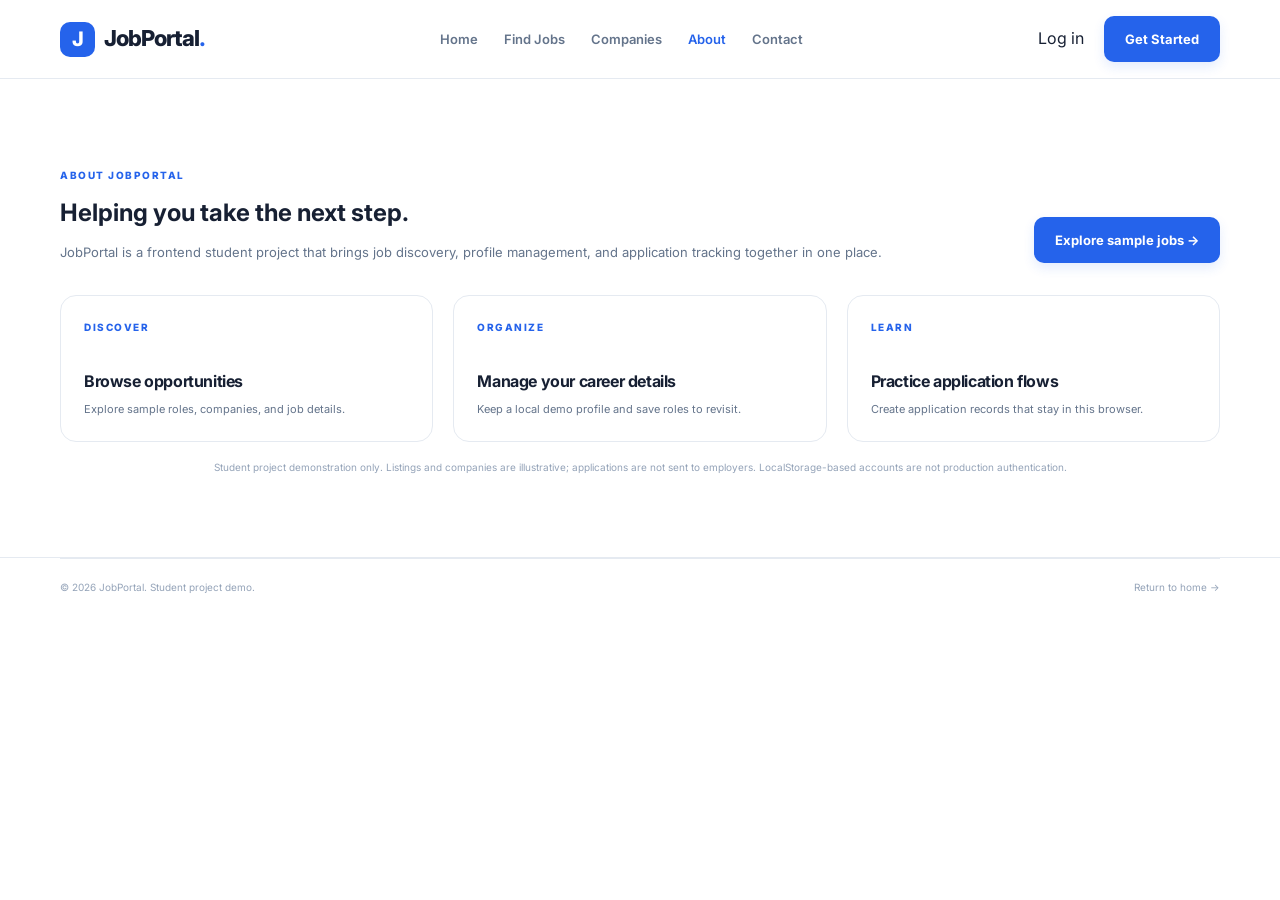
==== about.html @ 7c06e0eb "first commit" ====
<!DOCTYPE html>
<html lang="en">
<head>
  <meta charset="UTF-8">
  <meta name="viewport" content="width=device-width, initial-scale=1.0">
  <meta name="description" content="Learn about the JobPortal student project and its career discovery demo.">
  <title>About | JobPortal</title>
  <link rel="preconnect" href="https://fonts.googleapis.com">
  <link rel="preconnect" href="https://fonts.gstatic.com" crossorigin>
  <link href="https://fonts.googleapis.com/css2?family=Inter:wght@400;500;600;700;800&display=swap" rel="stylesheet">
  <link rel="stylesheet" href="css/style.css">
  <link rel="stylesheet" href="css/responsive.css">
  <script src="js/session.js" defer></script>
  <script src="js/main.js" defer></script>
</head>
<body>
  <header class="site-header">
    <nav class="navbar container">
      <a href="index.html" class="brand" aria-label="JobPortal home">
        <span class="brand-icon">J</span>JobPortal<span class="brand-dot">.</span>
      </a>
      <button class="menu-toggle" id="menuToggle" type="button"
        aria-label="Toggle navigation" aria-expanded="false">☰</button>
      <div class="nav-links" id="navLinks">
        <a href="index.html">Home</a>
        <a href="jobs.html">Find Jobs</a>
        <a href="companies.html">Companies</a>
        <a href="about.html" class="active">About</a>
        <a href="contact.html">Contact</a>
        <div class="mobile-auth"></div>
      </div>
      <div class="nav-actions"></div>
    </nav>
  </header>

  <main>
    <section class="section container">
      <div class="section-heading">
        <div>
          <span class="section-kicker">ABOUT JOBPORTAL</span>
          <h1>Helping you take the next step.</h1>
          <p>
            JobPortal is a frontend student project that brings job discovery,
            profile management, and application tracking together in one place.
          </p>
        </div>
        <a href="jobs.html" class="btn btn-primary">Explore sample jobs →</a>
      </div>
      <div class="job-grid">
        <article class="job-card">
          <div class="job-card-top"><span class="section-kicker">DISCOVER</span></div>
          <h3>Browse opportunities</h3>
          <p class="company-name">Explore sample roles, companies, and job details.</p>
        </article>
        <article class="job-card">
          <div class="job-card-top"><span class="section-kicker">ORGANIZE</span></div>
          <h3>Manage your career details</h3>
          <p class="company-name">Keep a local demo profile and save roles to revisit.</p>
        </article>
        <article class="job-card">
          <div class="job-card-top"><span class="section-kicker">LEARN</span></div>
          <h3>Practice application flows</h3>
          <p class="company-name">Create application records that stay in this browser.</p>
        </article>
      </div>
      <p class="demo-note">
        Student project demonstration only. Listings and companies are illustrative;
        applications are not sent to employers. LocalStorage-based accounts are not
        production authentication.
      </p>
    </section>
  </main>

  <footer class="site-footer">
    <div class="container footer-bottom">
      <span>© <span id="currentYear"></span> JobPortal. Student project demo.</span>
      <a href="index.html">Return to home →</a>
    </div>
  </footer>
</body>
</html>
---- css/style.css ----
:root {
  --primary: #2563eb;
  --primary-dark: #1d4ed8;
  --navy: #172554;
  --text: #172033;
  --muted: #64748b;
  --border: #e5eaf1;
  --surface: #f8fafc;
  --white: #ffffff;
  --green: #16a34a;
  --radius: 16px;
  --shadow: 0 12px 35px rgba(15, 23, 42, 0.06);
}

* {
  box-sizing: border-box;
  margin: 0;
  padding: 0;
}

html {
  scroll-behavior: smooth;
}

body {
  font-family: "Inter", sans-serif;
  background: var(--white);
  color: var(--text);
  line-height: 1.6;
  -webkit-font-smoothing: antialiased;
}

a {
  color: inherit;
  text-decoration: none;
}

button, input {
  font: inherit;
}

button, a {
  -webkit-tap-highlight-color: transparent;
}

button:focus-visible, a:focus-visible, input:focus-visible {
  outline: 3px solid rgba(37, 99, 235, 0.3);
  outline-offset: 3px;
}

.container {
  width: min(1160px, calc(100% - 48px));
  margin-inline: auto;
}

/* Navigation */

.site-header {
  position: sticky;
  top: 0;
  z-index: 100;
  background: rgba(255, 255, 255, 0.94);
  border-bottom: 1px solid var(--border);
  backdrop-filter: blur(16px);
}

.navbar {
  min-height: 78px;
  display: flex;
  align-items: center;
  justify-content: space-between;
  gap: 32px;
}

.brand {
  display: inline-flex;
  align-items: center;
  gap: 9px;
  font-size: 22px;
  font-weight: 800;
  letter-spacing: -1px;
  white-space: nowrap;
}

.brand-icon {
  width: 35px;
  height: 35px;
  display: grid;
  place-items: center;
  background: var(--primary);
  color: white;
  border-radius: 10px;
  font-size: 20px;
  letter-spacing: 0;
}

.brand-dot {
  color: var(--primary);
  margin-left: -9px;
}

.nav-links, .nav-actions {
  display: flex;
  align-items: center;
  gap: 26px;
}

.nav-links > a, .login-link {
  font-size: 13px;
  font-weight: 600;
  color: #64748b;
  transition: color 0.2s;
}

button.nav-login {
  padding: 0;
  border: 0;
  background: transparent;
  color: #64748b;
  font: inherit;
  cursor: pointer;
}

.nav-links > a:hover,
.nav-links > a.active,
.login-link:hover {
  color: var(--primary);
}

.nav-actions {
  gap: 20px;
}

.btn {
  min-height: 46px;
  display: inline-flex;
  align-items: center;
  justify-content: center;
  gap: 12px;
  padding: 0 20px;
  border: 1px solid transparent;
  border-radius: 10px;
  font-size: 13px;
  font-weight: 700;
  cursor: pointer;
  transition: transform 0.2s, background 0.2s, box-shadow 0.2s;
}

.btn:hover {
  transform: translateY(-2px);
}

.btn-primary {
  color: #fff;
  background: var(--primary);
  box-shadow: 0 5px 12px rgba(37, 99, 235, 0.12);
}

.btn-primary:hover {
  background: var(--primary-dark);
  box-shadow: 0 8px 20px rgba(37, 99, 235, 0.18);
}

.btn-outline {
  border-color: var(--border);
  background: white;
  color: var(--text);
}

.btn-white {
  background: white;
  color: var(--navy);
}

.menu-toggle, .mobile-auth {
  display: none;
}

/* Hero */

.hero {
  position: relative;
  overflow: hidden;
  background:
    radial-gradient(ellipse at 90% 25%, rgba(219, 234, 254, 0.65), transparent 38%),
    linear-gradient(180deg, #fff 0%, #fbfdff 100%);
  border-bottom: 1px solid #f1f5f9;
}

.hero-grid {
  min-height: 565px;
  padding-block: 78px 65px;
  display: grid;
  grid-template-columns: 1.12fr 0.88fr;
  align-items: center;
  gap: 50px;
}

.hero-content {
  position: relative;
  z-index: 2;
}

.eyebrow, .section-kicker {
  display: inline-flex;
  align-items: center;
  gap: 9px;
  color: var(--primary);
  font-size: 10px;
  font-weight: 800;
  letter-spacing: 1.5px;
}

.eyebrow {
  margin-bottom: 23px;
  padding: 9px 13px;
  border: 1px solid #dbeafe;
  border-radius: 30px;
  background: rgba(255, 255, 255, 0.8);
}

.status-dot {
  width: 7px;
  height: 7px;
  border-radius: 50%;
  background: #22c55e;
  box-shadow: 0 0 0 4px #dcfce7;
}

.hero h1 {
  max-width: 650px;
  font-size: clamp(42px, 5vw, 63px);
  font-weight: 800;
  line-height: 1.12;
  letter-spacing: -3.3px;
}

.hero h1 span {
  color: var(--primary);
}

.hero-description {
  max-width: 485px;
  margin-top: 22px;
  color: var(--muted);
  font-size: 15px;
  line-height: 1.9;
}

.search-panel {
  display: flex;
  align-items: center;
  gap: 14px;
  margin-top: 34px;
  padding: 11px;
  border: 1px solid #e4eaf2;
  border-radius: 15px;
  background: white;
  box-shadow: 0 14px 40px rgba(15, 23, 42, 0.07);
}

.search-field {
  flex: 1;
  min-width: 0;
  display: flex;
  align-items: center;
  gap: 10px;
  padding-left: 9px;
}

.field-icon {
  color: var(--primary);
  font-size: 24px;
}

.search-input-wrap {
  flex: 1;
  min-width: 0;
  display: flex;
  flex-direction: column;
}

.field-label {
  color: var(--text);
  font-size: 10px;
  font-weight: 700;
}

.search-input-wrap input {
  width: 100%;
  min-width: 0;
  padding-top: 2px;
  border: 0;
  outline: 0;
  color: var(--text);
  background: transparent;
  font-size: 11px;
}

.search-input-wrap input::placeholder {
  color: #94a3b8;
}

.search-divider {
  width: 1px;
  height: 35px;
  background: var(--border);
}

.search-button {
  min-height: 48px;
  padding-inline: 16px;
  white-space: nowrap;
}

.popular-searches {
  display: flex;
  flex-wrap: wrap;
  gap: 9px;
  margin-top: 18px;
  color: var(--muted);
  font-size: 11px;
}

.popular-searches strong {
  color: var(--text);
}

.popular-searches a {
  padding: 3px 10px;
  border: 1px solid var(--border);
  border-radius: 30px;
  background: white;
  transition: color 0.2s, border-color 0.2s;
}

.popular-searches a:hover {
  color: var(--primary);
  border-color: #93c5fd;
}

/* Hero illustration */

.hero-visual {
  position: relative;
  min-height: 370px;
  display: grid;
  place-items: center;
}

.visual-orb {
  position: absolute;
  border-radius: 50%;
  pointer-events: none;
}

.orb-one {
  width: 300px;
  height: 300px;
  background: linear-gradient(145deg, #dbeafe, #eff6ff 65%, #fff);
  top: 25px;
  right: 10px;
}

.orb-two {
  width: 210px;
  height: 210px;
  border: 1px solid #bfdbfe;
  right: 55px;
  top: 70px;
}

.visual-main-card {
  position: relative;
  z-index: 1;
  width: min(325px, 85%);
  padding: 27px;
  border: 1px solid rgba(226, 232, 240, 0.9);
  border-radius: 20px;
  background: rgba(255, 255, 255, 0.96);
  box-shadow: 0 25px 70px rgba(30, 64, 175, 0.12);
  transform: rotate(-2deg);
}

.visual-topline, .visual-bottom {
  display: flex;
  align-items: center;
  justify-content: space-between;
}

.visual-tag {
  color: #64748b;
  font-size: 8px;
  font-weight: 800;
  letter-spacing: 1px;
}

.visual-dots {
  color: #94a3b8;
  letter-spacing: 3px;
}

.visual-avatar {
  width: 67px;
  height: 67px;
  margin-top: 28px;
  display: grid;
  place-items: center;
  border-radius: 18px;
  background: linear-gradient(135deg, #2563eb, #818cf8);
  color: white;
  font-size: 21px;
  font-weight: 800;
}

.visual-main-card h3 {
  margin-top: 21px;
  font-size: 22px;
  letter-spacing: -0.8px;
}

.visual-main-card > p {
  margin-top: 7px;
  color: var(--muted);
  font-size: 11px;
  line-height: 1.8;
}

.visual-progress {
  height: 6px;
  margin-top: 25px;
  overflow: hidden;
  border-radius: 10px;
  background: #eff6ff;
}

.visual-progress span {
  display: block;
  width: 72%;
  height: 100%;
  border-radius: inherit;
  background: var(--primary);
}

.visual-bottom {
  margin-top: 19px;
  color: var(--navy);
  font-size: 10px;
  font-weight: 700;
}

.arrow-circle {
  width: 27px;
  height: 27px;
  display: grid;
  place-items: center;
  border-radius: 50%;
  background: #eff6ff;
  color: var(--primary);
  font-size: 14px;
}

.floating-card {
  position: absolute;
  z-index: 2;
  display: flex;
  align-items: center;
  gap: 11px;
  padding: 14px;
  border: 1px solid #edf1f7;
  border-radius: 13px;
  background: white;
  box-shadow: var(--shadow);
}

.floating-card strong {
  display: block;
  font-size: 10px;
}

.floating-card p {
  margin-top: 3px;
  color: var(--muted);
  font-size: 9px;
}

.opportunity-card {
  top: 30px;
  left: 0;
}

.floating-icon {
  width: 34px;
  height: 34px;
  display: grid;
  place-items: center;
  border-radius: 10px;
  background: #eff6ff;
  color: var(--primary);
  font-size: 18px;
}

.match-card {
  right: -5px;
  bottom: 23px;
}

.match-check {
  width: 33px;
  height: 33px;
  display: grid;
  place-items: center;
  border-radius: 50%;
  background: #dcfce7;
  color: #15803d;
  font-size: 16px;
}

/* Company trust strip */

.trust-section {
  padding-block: 30px;
  border-bottom: 1px solid var(--border);
}

.trust-inner > p {
  margin-bottom: 23px;
  color: #94a3b8;
  text-align: center;
  font-size: 9px;
  font-weight: 800;
  letter-spacing: 1.8px;
}

.trust-names {
  display: flex;
  align-items: center;
  justify-content: space-around;
  flex-wrap: wrap;
  gap: 20px;
  color: #64748b;
  font-size: 17px;
  font-weight: 800;
  letter-spacing: -0.5px;
}

/* Shared sections */

.section {
  padding-block: 82px;
}

.section-heading {
  display: flex;
  align-items: end;
  justify-content: space-between;
  gap: 25px;
  margin-bottom: 32px;
}

.section-kicker {
  margin-bottom: 11px;
}

.section-heading h2, .cta-panel h2 {
  font-size: clamp(27px, 3vw, 35px);
  font-weight: 800;
  letter-spacing: -1.4px;
  line-height: 1.25;
}

.section-heading p, .cta-panel p {
  margin-top: 10px;
  color: var(--muted);
  font-size: 13px;
}

.text-link {
  display: inline-flex;
  align-items: center;
  gap: 10px;
  padding-bottom: 5px;
  color: var(--primary);
  font-size: 12px;
  font-weight: 700;
  white-space: nowrap;
}

.text-link span {
  transition: transform 0.2s;
}

.text-link:hover span {
  transform: translateX(4px);
}

/* Categories */

.category-grid {
  display: grid;
  grid-template-columns: repeat(4, 1fr);
  gap: 18px;
}

.category-card {
  position: relative;
  min-height: 188px;
  padding: 24px 21px;
  border: 1px solid var(--border);
  border-radius: var(--radius);
  background: white;
  transition: border-color 0.2s, transform 0.2s, box-shadow 0.2s;
}

.category-card:hover {
  transform: translateY(-5px);
  border-color: #bfdbfe;
  box-shadow: var(--shadow);
}

.category-icon {
  width: 43px;
  height: 43px;
  display: grid;
  place-items: center;
  border-radius: 12px;
  font-size: 22px;
  font-weight: 700;
}

.icon-blue { background: #eff6ff; color: #2563eb; }
.icon-purple { background: #f5f3ff; color: #7c3aed; }
.icon-orange { background: #fff7ed; color: #ea580c; }
.icon-green { background: #f0fdf4; color: #16a34a; }

.category-card h3 {
  margin-top: 19px;
  font-size: 14px;
  letter-spacing: -0.3px;
}

.category-card p {
  margin-top: 4px;
  color: var(--muted);
  font-size: 11px;
}

.category-arrow {
  position: absolute;
  top: 22px;
  right: 20px;
  color: #94a3b8;
  font-size: 16px;
}

/* Featured jobs */

.featured-section {
  background: #f8fafc;
  border-top: 1px solid #f1f5f9;
  border-bottom: 1px solid #f1f5f9;
}

.job-grid {
  display: grid;
  grid-template-columns: repeat(3, 1fr);
  gap: 20px;
}

.job-card {
  padding: 23px;
  border: 1px solid var(--border);
  border-radius: var(--radius);
  background: white;
  transition: transform 0.2s, box-shadow 0.2s, border-color 0.2s;
}

.job-card:hover {
  transform: translateY(-4px);
  border-color: #bfdbfe;
  box-shadow: var(--shadow);
}

.job-card-top {
  display: flex;
  align-items: center;
  justify-content: space-between;
  gap: 10px;
}

.company-logo {
  width: 45px;
  height: 45px;
  display: grid;
  place-items: center;
  border: 1px solid var(--border);
  border-radius: 13px;
  background: white;
  font-size: 23px;
  font-weight: 800;
}

.logo-google { color: #4285f4; }
.logo-figma { color: #7c3aed; }
.logo-amazon { color: #ea580c; }

.job-type {
  padding: 6px 10px;
  border-radius: 30px;
  background: #eff6ff;
  color: #1d4ed8;
  font-size: 9px;
  font-weight: 700;
}

.job-type-intern {
  background: #f0fdf4;
  color: #15803d;
}

.job-card h3 {
  margin-top: 23px;
  font-size: 16px;
  letter-spacing: -0.4px;
}

.company-name {
  margin-top: 6px;
  color: var(--muted);
  font-size: 11px;
}

.job-tags {
  display: flex;
  flex-wrap: wrap;
  gap: 8px;
  margin-top: 20px;
}

.job-tags span {
  padding: 5px 9px;
  border: 1px solid var(--border);
  border-radius: 6px;
  color: #475569;
  font-size: 9px;
}

.job-card-bottom {
  display: flex;
  align-items: center;
  justify-content: space-between;
  gap: 12px;
  margin-top: 22px;
  padding-top: 18px;
  border-top: 1px solid #f1f5f9;
}

.job-card-bottom strong {
  display: block;
  font-size: 13px;
}

.job-card-bottom small {
  display: block;
  margin-top: 3px;
  color: #94a3b8;
  font-size: 9px;
}

.apply-arrow {
  width: 37px;
  height: 37px;
  display: grid;
  place-items: center;
  border: 1px solid var(--border);
  border-radius: 10px;
  color: var(--primary);
  font-size: 17px;
  transition: color 0.2s, background 0.2s;
}

.apply-arrow:hover {
  color: white;
  background: var(--primary);
}

.demo-note {
  margin-top: 17px;
  color: #94a3b8;
  font-size: 10px;
  text-align: center;
}

/* CTA */

.cta-section {
  padding-block: 70px;
}

.cta-panel {
  display: flex;
  align-items: center;
  justify-content: space-between;
  gap: 30px;
  padding: 48px;
  border-radius: 22px;
  background: linear-gradient(115deg, #172554, #1e40af 70%, #2563eb);
  color: white;
}

.cta-panel .section-kicker {
  color: #bfdbfe;
}

.cta-panel p {
  color: #dbeafe;
}

/* Footer */

.site-footer {
  border-top: 1px solid var(--border);
  background: #fff;
}

.footer-main {
  display: grid;
  grid-template-columns: 2fr 1fr 1fr;
  gap: 60px;
  padding-block: 50px;
}

.footer-brand p {
  max-width: 280px;
  margin-top: 15px;
  color: var(--muted);
  font-size: 12px;
  line-height: 1.9;
}

.footer-column {
  display: flex;
  flex-direction: column;
  align-items: flex-start;
  gap: 13px;
  font-size: 12px;
}

.footer-column strong {
  margin-bottom: 5px;
  font-size: 13px;
}

.footer-column a {
  color: var(--muted);
  transition: color 0.2s;
}

.footer-column a:hover {
  color: var(--primary);
}

.footer-bottom {
  display: flex;
  justify-content: space-between;
  gap: 15px;
  padding-block: 20px;
  border-top: 1px solid var(--border);
  color: #94a3b8;
  font-size: 10px;
}

/* General feedback */

.toast {
  position: fixed;
  right: 24px;
  bottom: 24px;
  z-index: 200;
  max-width: calc(100% - 48px);
  padding: 14px 18px;
  border-radius: 12px;
  background: var(--navy);
  color: white;
  box-shadow: var(--shadow);
  font-size: 13px;
}

[hidden] {
  display: none !important;
}
---- css/responsive.css ----
@media (max-width: 1000px) {
  .navbar {
    gap: 18px;
  }

  .nav-links {
    gap: 15px;
  }

  .hero-grid {
    gap: 25px;
  }

  .hero h1 {
    font-size: 49px;
  }

  .hero-visual {
    transform: scale(0.92);
  }

  .category-grid {
    grid-template-columns: repeat(2, 1fr);
  }
}

@media (max-width: 760px) {
  .container {
    width: min(100% - 32px, 600px);
  }

  .navbar {
    min-height: 70px;
    flex-wrap: wrap;
  }

  .menu-toggle {
    display: block;
    margin-left: auto;
    width: 40px;
    height: 40px;
    border: 1px solid var(--border);
    border-radius: 10px;
    background: white;
    color: var(--navy);
    cursor: pointer;
    font-size: 21px;
  }

  .nav-actions {
    display: none;
  }

  .nav-links {
    display: none;
    width: 100%;
    flex-direction: column;
    align-items: stretch;
    gap: 0;
    padding-bottom: 15px;
  }

  .nav-links.is-open {
    display: flex;
  }

  .nav-links > a {
    padding: 13px 4px;
    border-bottom: 1px solid #f1f5f9;
  }

  .mobile-auth {
    display: flex;
    flex-direction: column;
    align-items: stretch;
    gap: 10px;
    padding-top: 14px;
  }

  .mobile-auth .btn {
    flex: 0 0 auto;
  }

  .mobile-auth > a,
  .mobile-auth > button {
    padding: 11px 4px;
    text-align: left;
  }

  .mobile-auth > button {
    border: 0;
    background: transparent;
    color: #64748b;
    font: inherit;
    font-size: 13px;
    font-weight: 600;
    cursor: pointer;
  }

  .hero-grid {
    min-height: auto;
    grid-template-columns: 1fr;
    padding-block: 60px 35px;
    gap: 25px;
  }

  .hero h1 {
    font-size: clamp(40px, 10vw, 54px);
    letter-spacing: -2.3px;
  }

  .hero-description {
    font-size: 14px;
  }

  .hero-visual {
    min-height: 350px;
    transform: none;
  }

  .orb-one {
    right: calc(50% - 150px);
  }

  .orb-two {
    right: calc(50% - 105px);
  }

  .opportunity-card {
    left: 0;
  }

  .match-card {
    right: 0;
  }

  .search-panel {
    flex-wrap: wrap;
    gap: 12px;
  }

  .search-field {
    flex-basis: calc(50% - 12px);
  }

  .search-divider {
    display: none;
  }

  .search-button {
    width: 100%;
  }

  .trust-names {
    justify-content: center;
    gap: 20px 30px;
    font-size: 14px;
  }

  .section {
    padding-block: 58px;
  }

  .section-heading {
    align-items: flex-start;
    flex-direction: column;
    gap: 15px;
  }

  .category-grid {
    gap: 12px;
  }

  .category-card {
    min-height: 170px;
    padding: 18px;
  }

  .job-grid {
    grid-template-columns: 1fr;
    gap: 14px;
  }

  .cta-section {
    padding-block: 35px;
  }

  .cta-panel {
    align-items: flex-start;
    flex-direction: column;
    padding: 30px 24px;
  }

  .footer-main {
    grid-template-columns: 1fr 1fr;
    gap: 35px 20px;
    padding-block: 40px;
  }

  .footer-brand {
    grid-column: 1 / -1;
  }

  .footer-bottom {
    flex-direction: column;
    gap: 8px;
  }
}

@media (max-width: 400px) {
  .container {
    width: calc(100% - 24px);
  }

  .brand {
    font-size: 19px;
  }

  .hero h1 {
    font-size: 38px;
  }

  .search-field {
    flex-basis: 100%;
  }

  .category-card {
    padding: 14px;
  }

  .category-card h3 {
    font-size: 12px;
  }

  .floating-card {
    padding: 10px;
  }

  .floating-card strong {
    font-size: 9px;
  }

  .visual-main-card {
    padding: 22px;
  }
}
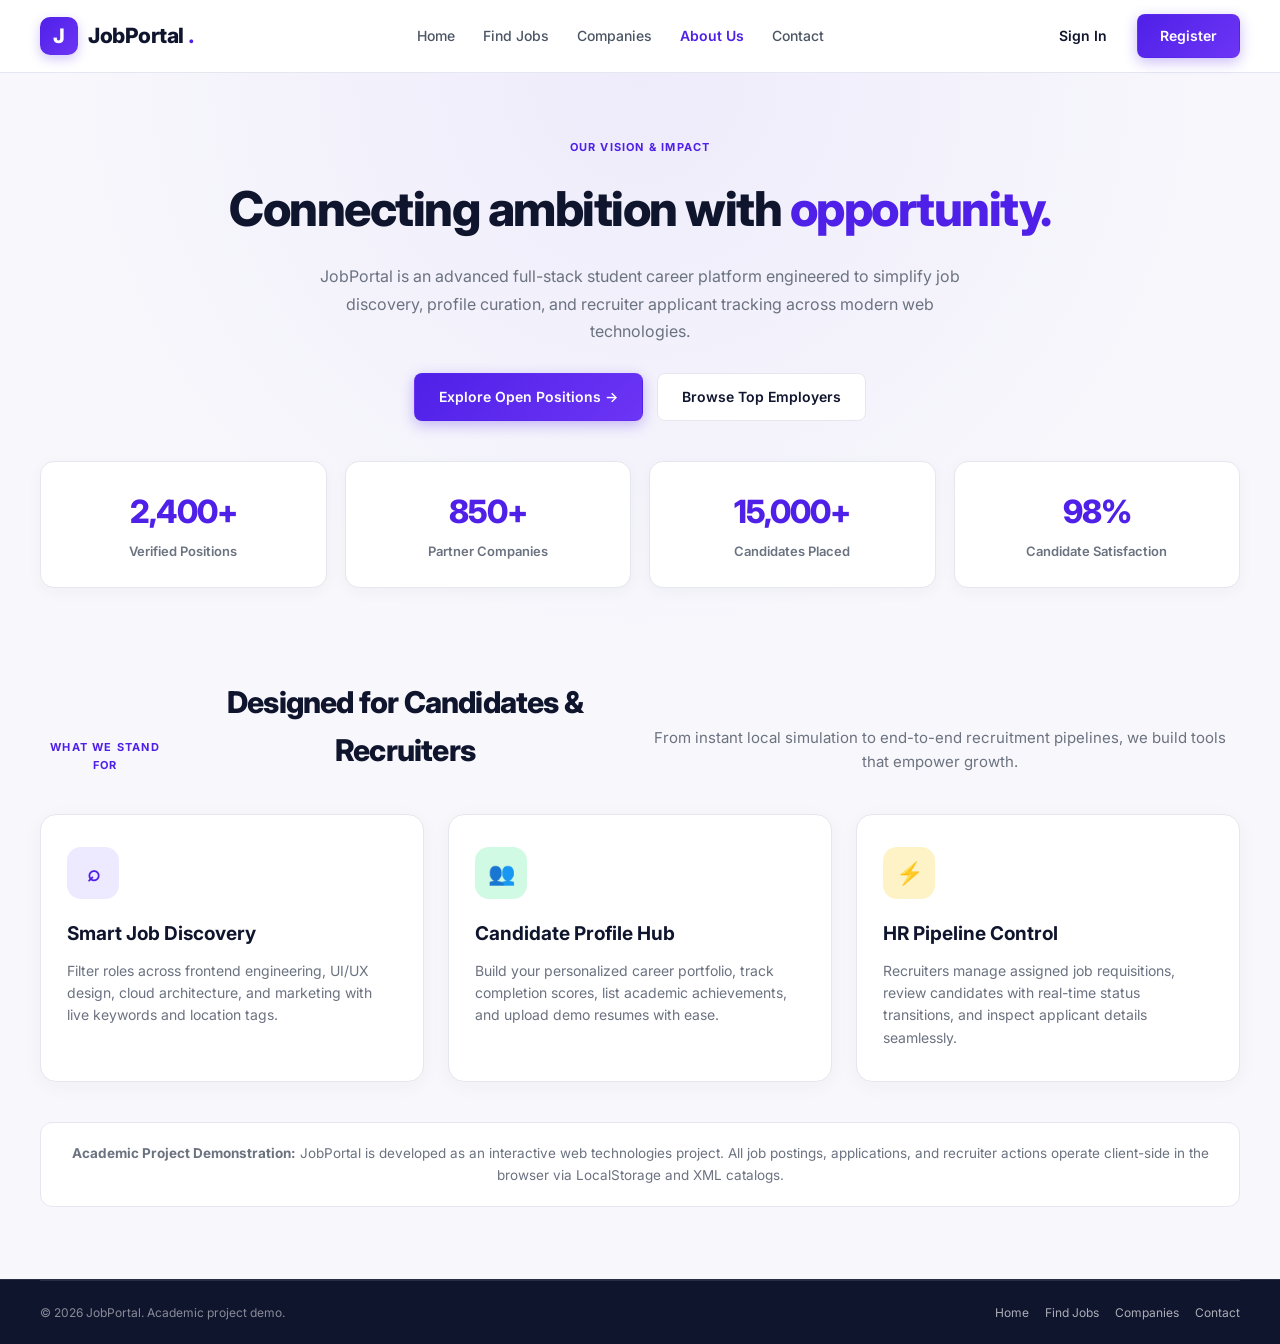
==== commit faba4841: "updated" ====
--- a/about.html
+++ b/about.html
@@ -3,8 +3,8 @@
 <head>
   <meta charset="UTF-8">
   <meta name="viewport" content="width=device-width, initial-scale=1.0">
-  <meta name="description" content="Learn about the JobPortal student project and its career discovery demo.">
-  <title>About | JobPortal</title>
+  <meta name="description" content="Learn about the JobPortal project, our career discovery mission, and talent platform architecture.">
+  <title>About Us | JobPortal</title>
   <link rel="preconnect" href="https://fonts.googleapis.com">
   <link rel="preconnect" href="https://fonts.gstatic.com" crossorigin>
   <link href="https://fonts.googleapis.com/css2?family=Inter:wght@400;500;600;700;800&display=swap" rel="stylesheet">
@@ -12,70 +12,228 @@
   <link rel="stylesheet" href="css/responsive.css">
   <script src="js/session.js" defer></script>
   <script src="js/main.js" defer></script>
+  <style>
+    .about-hero {
+      padding: 60px 0 40px;
+      text-align: center;
+      background: radial-gradient(circle at top, rgba(79, 32, 232, 0.06), transparent 70%);
+    }
+    .about-hero h1 {
+      font-size: clamp(32px, 5vw, 48px);
+      font-weight: 800;
+      color: #10152E;
+      letter-spacing: -1.5px;
+      margin: 12px 0 16px;
+    }
+    .about-hero h1 span {
+      color: #4F20E8;
+    }
+    .about-hero p {
+      max-width: 680px;
+      margin: 0 auto 28px;
+      font-size: 16px;
+      color: #6B7280;
+      line-height: 1.7;
+    }
+    .about-stats-strip {
+      display: grid;
+      grid-template-columns: repeat(4, 1fr);
+      gap: 18px;
+      margin: 40px auto;
+    }
+    .about-stat-card {
+      background: #FFFFFF;
+      border: 1px solid #E5E7F0;
+      border-radius: 14px;
+      padding: 24px 20px;
+      text-align: center;
+      box-shadow: 0 4px 16px rgba(16, 21, 46, 0.04);
+    }
+    .about-stat-card strong {
+      display: block;
+      font-size: 32px;
+      font-weight: 800;
+      color: #4F20E8;
+      letter-spacing: -1px;
+    }
+    .about-stat-card span {
+      font-size: 13px;
+      color: #6B7280;
+      font-weight: 600;
+    }
+    .mission-grid {
+      display: grid;
+      grid-template-columns: repeat(3, 1fr);
+      gap: 24px;
+      margin: 40px 0;
+    }
+    .mission-card {
+      background: #FFFFFF;
+      border: 1px solid #E5E7F0;
+      border-radius: 16px;
+      padding: 32px 26px;
+      box-shadow: 0 4px 20px rgba(16, 21, 46, 0.04);
+      transition: transform 0.2s, box-shadow 0.2s;
+    }
+    .mission-card:hover {
+      transform: translateY(-3px);
+      box-shadow: 0 8px 30px rgba(79, 32, 232, 0.1);
+      border-color: rgba(79, 32, 232, 0.3);
+    }
+    .mission-icon-box {
+      width: 52px;
+      height: 52px;
+      border-radius: 14px;
+      background: #EDE9FE;
+      color: #4F20E8;
+      display: grid;
+      place-items: center;
+      font-size: 22px;
+      font-weight: 800;
+      margin-bottom: 20px;
+    }
+    .mission-card h3 {
+      font-size: 19px;
+      font-weight: 700;
+      color: #10152E;
+      margin-bottom: 10px;
+    }
+    .mission-card p {
+      font-size: 14px;
+      color: #6B7280;
+      line-height: 1.6;
+    }
+    @media (max-width: 900px) {
+      .about-stats-strip {
+        grid-template-columns: repeat(2, 1fr);
+      }
+      .mission-grid {
+        grid-template-columns: 1fr;
+      }
+    }
+  </style>
 </head>
 <body>
+
+  <!-- Site Navigation Header -->
   <header class="site-header">
     <nav class="navbar container">
       <a href="index.html" class="brand" aria-label="JobPortal home">
         <span class="brand-icon">J</span>JobPortal<span class="brand-dot">.</span>
       </a>
-      <button class="menu-toggle" id="menuToggle" type="button"
-        aria-label="Toggle navigation" aria-expanded="false">☰</button>
+
+      <button class="menu-toggle" id="menuToggle" type="button" aria-label="Toggle navigation" aria-expanded="false">☰</button>
+
       <div class="nav-links" id="navLinks">
         <a href="index.html">Home</a>
         <a href="jobs.html">Find Jobs</a>
         <a href="companies.html">Companies</a>
-        <a href="about.html" class="active">About</a>
+        <a href="about.html" class="active">About Us</a>
         <a href="contact.html">Contact</a>
         <div class="mobile-auth"></div>
       </div>
-      <div class="nav-actions"></div>
+
+      <div class="nav-actions">
+        <a href="login.html" class="login-link">Log in</a>
+        <a href="jobs.html" class="btn btn-primary">Find a Job <span>↗</span></a>
+      </div>
     </nav>
   </header>
 
   <main>
-    <section class="section container">
-      <div class="section-heading">
-        <div>
-          <span class="section-kicker">ABOUT JOBPORTAL</span>
-          <h1>Helping you take the next step.</h1>
+    <!-- About Hero Section -->
+    <section class="about-hero">
+      <div class="container">
+        <span class="section-kicker">OUR VISION &amp; IMPACT</span>
+        <h1>Connecting ambition with <span>opportunity.</span></h1>
+        <p>
+          JobPortal is an advanced full-stack student career platform engineered to simplify job discovery,
+          profile curation, and recruiter applicant tracking across modern web technologies.
+        </p>
+
+        <div style="display: flex; gap: 14px; justify-content: center; flex-wrap: wrap;">
+          <a href="jobs.html" class="btn btn-primary" style="padding: 12px 24px;">Explore Open Positions →</a>
+          <a href="companies.html" class="btn btn-outline" style="padding: 12px 24px;">Browse Top Employers</a>
+        </div>
+
+        <!-- Metrics Strip -->
+        <div class="about-stats-strip">
+          <div class="about-stat-card">
+            <strong>2,400+</strong>
+            <span>Verified Positions</span>
+          </div>
+          <div class="about-stat-card">
+            <strong>850+</strong>
+            <span>Partner Companies</span>
+          </div>
+          <div class="about-stat-card">
+            <strong>15,000+</strong>
+            <span>Candidates Placed</span>
+          </div>
+          <div class="about-stat-card">
+            <strong>98%</strong>
+            <span>Candidate Satisfaction</span>
+          </div>
+        </div>
+      </div>
+    </section>
+
+    <!-- Core Pillars / Mission Section -->
+    <section class="section container" style="padding-top: 10px;">
+      <div class="section-heading" style="text-align: center; margin-bottom: 24px;">
+        <span class="section-kicker">WHAT WE STAND FOR</span>
+        <h2>Designed for Candidates &amp; Recruiters</h2>
+        <p style="max-width: 600px; margin: 8px auto 0; color: #6B7280;">
+          From instant local simulation to end-to-end recruitment pipelines, we build tools that empower growth.
+        </p>
+      </div>
+
+      <div class="mission-grid">
+        <article class="mission-card">
+          <div class="mission-icon-box">⌕</div>
+          <h3>Smart Job Discovery</h3>
           <p>
-            JobPortal is a frontend student project that brings job discovery,
-            profile management, and application tracking together in one place.
+            Filter roles across frontend engineering, UI/UX design, cloud architecture, and marketing with live keywords and location tags.
           </p>
-        </div>
-        <a href="jobs.html" class="btn btn-primary">Explore sample jobs →</a>
-      </div>
-      <div class="job-grid">
-        <article class="job-card">
-          <div class="job-card-top"><span class="section-kicker">DISCOVER</span></div>
-          <h3>Browse opportunities</h3>
-          <p class="company-name">Explore sample roles, companies, and job details.</p>
         </article>
-        <article class="job-card">
-          <div class="job-card-top"><span class="section-kicker">ORGANIZE</span></div>
-          <h3>Manage your career details</h3>
-          <p class="company-name">Keep a local demo profile and save roles to revisit.</p>
+
+        <article class="mission-card">
+          <div class="mission-icon-box" style="background:#D1FAE5; color:#059669;">👥</div>
+          <h3>Candidate Profile Hub</h3>
+          <p>
+            Build your personalized career portfolio, track completion scores, list academic achievements, and upload demo resumes with ease.
+          </p>
         </article>
-        <article class="job-card">
-          <div class="job-card-top"><span class="section-kicker">LEARN</span></div>
-          <h3>Practice application flows</h3>
-          <p class="company-name">Create application records that stay in this browser.</p>
+
+        <article class="mission-card">
+          <div class="mission-icon-box" style="background:#FEF3C7; color:#D97706;">⚡</div>
+          <h3>HR Pipeline Control</h3>
+          <p>
+            Recruiters manage assigned job requisitions, review candidates with real-time status transitions, and inspect applicant details seamlessly.
+          </p>
         </article>
       </div>
-      <p class="demo-note">
-        Student project demonstration only. Listings and companies are illustrative;
-        applications are not sent to employers. LocalStorage-based accounts are not
-        production authentication.
-      </p>
+
+      <!-- Demo Note -->
+      <div style="background: #FFFFFF; border: 1px solid #E5E7F0; border-radius: 12px; padding: 20px 24px; text-align: center; color: #6B7280; font-size: 13.5px; margin-top: 30px;">
+        <strong>Academic Project Demonstration:</strong> JobPortal is developed as an interactive web technologies project.
+        All job postings, applications, and recruiter actions operate client-side in the browser via LocalStorage and XML catalogs.
+      </div>
     </section>
   </main>
 
+  <!-- Site Footer -->
   <footer class="site-footer">
     <div class="container footer-bottom">
-      <span>© <span id="currentYear"></span> JobPortal. Student project demo.</span>
-      <a href="index.html">Return to home →</a>
+      <span>© <span id="currentYear"></span> JobPortal. Academic project demo.</span>
+      <div style="display:flex; gap: 16px;">
+        <a href="index.html">Home</a>
+        <a href="jobs.html">Find Jobs</a>
+        <a href="companies.html">Companies</a>
+        <a href="contact.html">Contact</a>
+      </div>
     </div>
   </footer>
+
 </body>
-</html>
+</html>
--- a/css/style.css
+++ b/css/style.css
@@ -1,16 +1,28 @@
+/* ==========================================================================
+   JobPortal — Global Design System & Stylesheet (Purple Theme)
+   ========================================================================== */
 
 :root {
-  --primary: #2563eb;
-  --primary-dark: #1d4ed8;
-  --navy: #172554;
-  --text: #172033;
-  --muted: #64748b;
-  --border: #e5eaf1;
-  --surface: #f8fafc;
-  --white: #ffffff;
-  --green: #16a34a;
-  --radius: 16px;
-  --shadow: 0 12px 35px rgba(15, 23, 42, 0.06);
+  --primary: #4F20E8;
+  --primary-dark: #3A17B8;
+  --primary-light: #6D35F5;
+  --navy: #10152E;
+  --navy-mid: #1E2547;
+  --navy-light: #2D3561;
+  --bg: #F8F8FC;
+  --card: #FFFFFF;
+  --border: #E5E7F0;
+  --text: #10152E;
+  --muted: #6B7280;
+  --green: #10B981;
+  --orange: #F59E0B;
+  --red: #EF4444;
+  --radius: 14px;
+  --radius-sm: 8px;
+  --radius-lg: 20px;
+  --shadow-sm: 0 2px 8px rgba(16, 21, 46, 0.04);
+  --shadow: 0 4px 20px rgba(79, 32, 232, 0.08);
+  --shadow-hover: 0 10px 30px rgba(79, 32, 232, 0.14);
 }
 
 * {
@@ -24,8 +36,8 @@
 }
 
 body {
-  font-family: "Inter", sans-serif;
-  background: var(--white);
+  font-family: "Inter", -apple-system, BlinkMacSystemFont, "Segoe UI", Roboto, sans-serif;
+  background: var(--bg);
   color: var(--text);
   line-height: 1.6;
   -webkit-font-smoothing: antialiased;
@@ -36,7 +48,7 @@
   text-decoration: none;
 }
 
-button, input {
+button, input, select, textarea {
   font: inherit;
 }
 
@@ -44,29 +56,31 @@
   -webkit-tap-highlight-color: transparent;
 }
 
-button:focus-visible, a:focus-visible, input:focus-visible {
-  outline: 3px solid rgba(37, 99, 235, 0.3);
-  outline-offset: 3px;
+button:focus-visible, a:focus-visible, input:focus-visible, select:focus-visible, textarea:focus-visible {
+  outline: 2px solid var(--primary);
+  outline-offset: 2px;
 }
 
 .container {
-  width: min(1160px, calc(100% - 48px));
+  width: min(1200px, calc(100% - 48px));
   margin-inline: auto;
 }
 
-/* Navigation */
+/* ==========================================================================
+   Header & Navigation
+   ========================================================================== */
 
 .site-header {
   position: sticky;
   top: 0;
   z-index: 100;
-  background: rgba(255, 255, 255, 0.94);
+  background: rgba(255, 255, 255, 0.96);
   border-bottom: 1px solid var(--border);
-  backdrop-filter: blur(16px);
+  backdrop-filter: blur(12px);
 }
 
 .navbar {
-  min-height: 78px;
+  min-height: 72px;
   display: flex;
   align-items: center;
   justify-content: space-between;
@@ -76,125 +90,182 @@
 .brand {
   display: inline-flex;
   align-items: center;
-  gap: 9px;
-  font-size: 22px;
+  gap: 10px;
+  font-size: 21px;
   font-weight: 800;
-  letter-spacing: -1px;
+  letter-spacing: -0.5px;
+  color: var(--navy);
   white-space: nowrap;
 }
 
 .brand-icon {
-  width: 35px;
-  height: 35px;
+  width: 38px;
+  height: 38px;
   display: grid;
   place-items: center;
-  background: var(--primary);
+  background: linear-gradient(135deg, var(--primary), var(--primary-light));
   color: white;
   border-radius: 10px;
   font-size: 20px;
-  letter-spacing: 0;
+  font-weight: 800;
+  box-shadow: 0 4px 12px rgba(79, 32, 232, 0.25);
 }
 
 .brand-dot {
   color: var(--primary);
-  margin-left: -9px;
-}
-
-.nav-links, .nav-actions {
-  display: flex;
-  align-items: center;
-  gap: 26px;
-}
-
-.nav-links > a, .login-link {
-  font-size: 13px;
+  margin-left: -6px;
+}
+
+.nav-links {
+  display: flex;
+  align-items: center;
+  gap: 28px;
+}
+
+.nav-links > a {
+  font-size: 14px;
+  font-weight: 500;
+  color: #4B5563;
+  transition: color 0.2s;
+  padding: 6px 0;
+}
+
+.nav-links > a:hover,
+.nav-links > a.active {
+  color: var(--primary);
   font-weight: 600;
-  color: #64748b;
+}
+
+.nav-actions {
+  display: flex;
+  align-items: center;
+  gap: 18px;
+}
+
+.login-link {
+  font-size: 14px;
+  font-weight: 600;
+  color: var(--navy);
   transition: color 0.2s;
+  padding: 8px 12px;
+}
+
+.login-link:hover {
+  color: var(--primary);
 }
 
 button.nav-login {
   padding: 0;
   border: 0;
   background: transparent;
-  color: #64748b;
-  font: inherit;
+  color: var(--navy);
+  font-weight: 600;
   cursor: pointer;
-}
-
-.nav-links > a:hover,
-.nav-links > a.active,
-.login-link:hover {
-  color: var(--primary);
-}
-
-.nav-actions {
-  gap: 20px;
-}
+  transition: color 0.2s;
+}
+
+button.nav-login:hover {
+  color: var(--primary);
+}
+
+/* ==========================================================================
+   Buttons
+   ========================================================================== */
 
 .btn {
-  min-height: 46px;
+  min-height: 44px;
   display: inline-flex;
   align-items: center;
   justify-content: center;
-  gap: 12px;
-  padding: 0 20px;
+  gap: 8px;
+  padding: 0 22px;
   border: 1px solid transparent;
-  border-radius: 10px;
-  font-size: 13px;
-  font-weight: 700;
+  border-radius: var(--radius-sm);
+  font-size: 14px;
+  font-weight: 600;
   cursor: pointer;
-  transition: transform 0.2s, background 0.2s, box-shadow 0.2s;
+  transition: transform 0.2s cubic-bezier(0.4, 0, 0.2, 1), background 0.2s, box-shadow 0.2s, border-color 0.2s;
+  white-space: nowrap;
 }
 
 .btn:hover {
   transform: translateY(-2px);
 }
 
+.btn:active {
+  transform: translateY(0);
+}
+
 .btn-primary {
-  color: #fff;
-  background: var(--primary);
-  box-shadow: 0 5px 12px rgba(37, 99, 235, 0.12);
+  color: #ffffff;
+  background: linear-gradient(135deg, var(--primary) 0%, var(--primary-light) 100%);
+  box-shadow: 0 4px 14px rgba(79, 32, 232, 0.3);
 }
 
 .btn-primary:hover {
-  background: var(--primary-dark);
-  box-shadow: 0 8px 20px rgba(37, 99, 235, 0.18);
+  background: linear-gradient(135deg, var(--primary-dark) 0%, var(--primary) 100%);
+  box-shadow: 0 6px 20px rgba(79, 32, 232, 0.42);
 }
 
 .btn-outline {
   border-color: var(--border);
   background: white;
-  color: var(--text);
+  color: var(--navy);
+}
+
+.btn-outline:hover {
+  border-color: var(--primary);
+  color: var(--primary);
+  background: rgba(79, 32, 232, 0.04);
 }
 
 .btn-white {
   background: white;
-  color: var(--navy);
+  color: var(--primary);
+  font-weight: 700;
+  box-shadow: 0 4px 16px rgba(0, 0, 0, 0.08);
+}
+
+.btn-white:hover {
+  background: #F8F8FC;
+  box-shadow: 0 6px 22px rgba(0, 0, 0, 0.12);
 }
 
 .menu-toggle, .mobile-auth {
   display: none;
 }
 
-/* Hero */
+/* ==========================================================================
+   Hero Section
+   ========================================================================== */
 
 .hero {
   position: relative;
+  background: linear-gradient(180deg, #FFFFFF 0%, #F8F8FC 100%);
+  padding-block: 60px 70px;
   overflow: hidden;
-  background:
-    radial-gradient(ellipse at 90% 25%, rgba(219, 234, 254, 0.65), transparent 38%),
-    linear-gradient(180deg, #fff 0%, #fbfdff 100%);
-  border-bottom: 1px solid #f1f5f9;
+}
+
+.hero::after {
+  content: "";
+  position: absolute;
+  top: -120px;
+  right: -80px;
+  width: 580px;
+  height: 580px;
+  border-radius: 50%;
+  background: radial-gradient(circle, rgba(109, 53, 245, 0.14) 0%, rgba(79, 32, 232, 0.04) 50%, transparent 70%);
+  z-index: 0;
+  pointer-events: none;
 }
 
 .hero-grid {
-  min-height: 565px;
-  padding-block: 78px 65px;
   display: grid;
-  grid-template-columns: 1.12fr 0.88fr;
-  align-items: center;
-  gap: 50px;
+  grid-template-columns: 1.15fr 0.85fr;
+  align-items: center;
+  gap: 48px;
+  position: relative;
+  z-index: 1;
 }
 
 .hero-content {
@@ -205,59 +276,64 @@
 .eyebrow, .section-kicker {
   display: inline-flex;
   align-items: center;
-  gap: 9px;
-  color: var(--primary);
-  font-size: 10px;
-  font-weight: 800;
-  letter-spacing: 1.5px;
+  gap: 8px;
+  color: var(--primary);
+  font-size: 11px;
+  font-weight: 700;
+  letter-spacing: 1.2px;
+  text-transform: uppercase;
 }
 
 .eyebrow {
-  margin-bottom: 23px;
-  padding: 9px 13px;
-  border: 1px solid #dbeafe;
+  margin-bottom: 20px;
+  padding: 6px 14px;
+  border: 1px solid rgba(79, 32, 232, 0.18);
   border-radius: 30px;
-  background: rgba(255, 255, 255, 0.8);
+  background: rgba(79, 32, 232, 0.05);
 }
 
 .status-dot {
-  width: 7px;
-  height: 7px;
+  width: 8px;
+  height: 8px;
   border-radius: 50%;
-  background: #22c55e;
-  box-shadow: 0 0 0 4px #dcfce7;
+  background: var(--green);
+  box-shadow: 0 0 0 3px rgba(16, 185, 129, 0.2);
 }
 
 .hero h1 {
-  max-width: 650px;
-  font-size: clamp(42px, 5vw, 63px);
+  font-size: clamp(40px, 4.8vw, 62px);
   font-weight: 800;
   line-height: 1.12;
-  letter-spacing: -3.3px;
-}
-
-.hero h1 span {
-  color: var(--primary);
+  letter-spacing: -2.2px;
+  color: var(--navy);
+}
+
+.hero h1 span, .hero h1 .highlight {
+  color: var(--primary);
+  background: linear-gradient(135deg, var(--primary) 0%, var(--primary-light) 100%);
+  -webkit-background-clip: text;
+  -webkit-text-fill-color: transparent;
 }
 
 .hero-description {
-  max-width: 485px;
-  margin-top: 22px;
-  color: var(--muted);
-  font-size: 15px;
-  line-height: 1.9;
-}
-
+  max-width: 500px;
+  margin-top: 18px;
+  color: var(--muted);
+  font-size: 16px;
+  line-height: 1.7;
+}
+
+/* Search Panel */
 .search-panel {
   display: flex;
   align-items: center;
-  gap: 14px;
-  margin-top: 34px;
-  padding: 11px;
-  border: 1px solid #e4eaf2;
-  border-radius: 15px;
+  gap: 8px;
+  margin-top: 32px;
+  padding: 8px 10px;
+  border: 1px solid var(--border);
+  border-radius: 16px;
   background: white;
-  box-shadow: 0 14px 40px rgba(15, 23, 42, 0.07);
+  box-shadow: 0 12px 36px rgba(79, 32, 232, 0.08);
 }
 
 .search-field {
@@ -266,12 +342,13 @@
   display: flex;
   align-items: center;
   gap: 10px;
-  padding-left: 9px;
+  padding: 6px 12px;
 }
 
 .field-icon {
   color: var(--primary);
-  font-size: 24px;
+  font-size: 18px;
+  flex-shrink: 0;
 }
 
 .search-input-wrap {
@@ -282,9 +359,11 @@
 }
 
 .field-label {
-  color: var(--text);
+  color: var(--muted);
   font-size: 10px;
-  font-weight: 700;
+  font-weight: 600;
+  text-transform: uppercase;
+  letter-spacing: 0.5px;
 }
 
 .search-input-wrap input {
@@ -293,457 +372,457 @@
   padding-top: 2px;
   border: 0;
   outline: 0;
-  color: var(--text);
+  color: var(--navy);
   background: transparent;
-  font-size: 11px;
+  font-size: 13.5px;
+  font-weight: 500;
 }
 
 .search-input-wrap input::placeholder {
-  color: #94a3b8;
+  color: #9CA3AF;
+  font-weight: 400;
 }
 
 .search-divider {
   width: 1px;
-  height: 35px;
+  height: 38px;
   background: var(--border);
+  flex-shrink: 0;
+}
+
+.search-category-select {
+  border: 0;
+  outline: 0;
+  background: transparent;
+  color: var(--navy);
+  font-size: 13px;
+  font-weight: 500;
+  cursor: pointer;
+  padding: 4px;
 }
 
 .search-button {
-  min-height: 48px;
-  padding-inline: 16px;
-  white-space: nowrap;
+  padding: 0 28px;
+  height: 48px;
+  flex-shrink: 0;
 }
 
 .popular-searches {
-  display: flex;
+  margin-top: 22px;
+  font-size: 13px;
+  color: var(--muted);
+  display: flex;
+  align-items: center;
   flex-wrap: wrap;
-  gap: 9px;
-  margin-top: 18px;
-  color: var(--muted);
-  font-size: 11px;
+  gap: 8px;
 }
 
 .popular-searches strong {
-  color: var(--text);
-}
-
-.popular-searches a {
-  padding: 3px 10px;
-  border: 1px solid var(--border);
-  border-radius: 30px;
-  background: white;
-  transition: color 0.2s, border-color 0.2s;
-}
-
-.popular-searches a:hover {
-  color: var(--primary);
-  border-color: #93c5fd;
-}
-
-/* Hero illustration */
-
+  color: var(--navy);
+  font-weight: 600;
+}
+
+.popular-tag {
+  display: inline-flex;
+  padding: 4px 12px;
+  border-radius: 20px;
+  background: #FFFFFF;
+  border: 1px solid var(--border);
+  color: var(--muted);
+  font-size: 12px;
+  transition: all 0.2s;
+}
+
+.popular-tag:hover {
+  border-color: var(--primary);
+  color: var(--primary);
+  background: rgba(79, 32, 232, 0.04);
+}
+
+/* Hero Visual */
 .hero-visual {
   position: relative;
-  min-height: 370px;
+  display: flex;
+  justify-content: center;
+  align-items: center;
+}
+
+.hero-art-backdrop {
+  width: 380px;
+  height: 440px;
+  background: radial-gradient(circle at 60% 40%, rgba(109, 53, 245, 0.25) 0%, rgba(79, 32, 232, 0.08) 60%, transparent 80%);
+  border-radius: 50% 50% 45% 45% / 60% 60% 40% 40%;
+  position: absolute;
+  top: 50%;
+  left: 50%;
+  transform: translate(-50%, -50%);
+  z-index: 1;
+}
+
+.hero-art-card {
+  position: relative;
+  z-index: 2;
+  width: 340px;
+  background: #FFFFFF;
+  border-radius: var(--radius-lg);
+  padding: 30px 24px;
+  box-shadow: 0 20px 50px rgba(79, 32, 232, 0.12);
+  border: 1px solid rgba(229, 231, 240, 0.8);
+  text-align: center;
+}
+
+.hero-avatar-large {
+  width: 110px;
+  height: 110px;
+  border-radius: 50%;
+  margin: 0 auto 18px;
+  background: linear-gradient(135deg, var(--primary) 0%, var(--primary-light) 100%);
   display: grid;
   place-items: center;
-}
-
-.visual-orb {
+  color: white;
+  font-size: 42px;
+  box-shadow: 0 10px 24px rgba(79, 32, 232, 0.28);
+}
+
+.hero-art-card h3 {
+  font-size: 19px;
+  font-weight: 700;
+  color: var(--navy);
+  margin-bottom: 4px;
+}
+
+.hero-art-card p {
+  font-size: 13px;
+  color: var(--muted);
+  margin-bottom: 18px;
+}
+
+.hero-art-badges {
+  display: flex;
+  justify-content: center;
+  gap: 8px;
+  flex-wrap: wrap;
+}
+
+.hero-art-badge {
+  display: inline-flex;
+  align-items: center;
+  gap: 6px;
+  padding: 6px 12px;
+  border-radius: 20px;
+  background: rgba(79, 32, 232, 0.06);
+  color: var(--primary);
+  font-size: 11.5px;
+  font-weight: 600;
+}
+
+.floating-pill {
   position: absolute;
+  background: #FFFFFF;
+  padding: 10px 18px;
+  border-radius: 40px;
+  box-shadow: 0 10px 28px rgba(16, 21, 46, 0.1);
+  border: 1px solid var(--border);
+  display: flex;
+  align-items: center;
+  gap: 10px;
+  z-index: 3;
+}
+
+.floating-pill.pill-top {
+  top: 15px;
+  right: -15px;
+}
+
+.floating-pill.pill-bottom {
+  bottom: 25px;
+  left: -20px;
+}
+
+.pill-icon {
+  width: 32px;
+  height: 32px;
   border-radius: 50%;
-  pointer-events: none;
-}
-
-.orb-one {
-  width: 300px;
-  height: 300px;
-  background: linear-gradient(145deg, #dbeafe, #eff6ff 65%, #fff);
-  top: 25px;
-  right: 10px;
-}
-
-.orb-two {
-  width: 210px;
-  height: 210px;
-  border: 1px solid #bfdbfe;
-  right: 55px;
-  top: 70px;
-}
-
-.visual-main-card {
-  position: relative;
-  z-index: 1;
-  width: min(325px, 85%);
-  padding: 27px;
-  border: 1px solid rgba(226, 232, 240, 0.9);
-  border-radius: 20px;
-  background: rgba(255, 255, 255, 0.96);
-  box-shadow: 0 25px 70px rgba(30, 64, 175, 0.12);
-  transform: rotate(-2deg);
-}
-
-.visual-topline, .visual-bottom {
-  display: flex;
-  align-items: center;
-  justify-content: space-between;
-}
-
-.visual-tag {
-  color: #64748b;
-  font-size: 8px;
-  font-weight: 800;
-  letter-spacing: 1px;
-}
-
-.visual-dots {
-  color: #94a3b8;
-  letter-spacing: 3px;
-}
-
-.visual-avatar {
-  width: 67px;
-  height: 67px;
-  margin-top: 28px;
   display: grid;
   place-items: center;
-  border-radius: 18px;
-  background: linear-gradient(135deg, #2563eb, #818cf8);
-  color: white;
-  font-size: 21px;
-  font-weight: 800;
-}
-
-.visual-main-card h3 {
-  margin-top: 21px;
-  font-size: 22px;
-  letter-spacing: -0.8px;
-}
-
-.visual-main-card > p {
-  margin-top: 7px;
-  color: var(--muted);
-  font-size: 11px;
-  line-height: 1.8;
-}
-
-.visual-progress {
-  height: 6px;
-  margin-top: 25px;
-  overflow: hidden;
-  border-radius: 10px;
-  background: #eff6ff;
-}
-
-.visual-progress span {
+  font-size: 15px;
+}
+
+.pill-icon.green { background: #D1FAE5; color: #059669; }
+.pill-icon.purple { background: #EDE9FE; color: var(--primary); }
+
+.pill-text strong {
   display: block;
-  width: 72%;
-  height: 100%;
-  border-radius: inherit;
-  background: var(--primary);
-}
-
-.visual-bottom {
-  margin-top: 19px;
-  color: var(--navy);
+  font-size: 12px;
+  font-weight: 700;
+  color: var(--navy);
+}
+
+.pill-text small {
+  display: block;
   font-size: 10px;
-  font-weight: 700;
-}
-
-.arrow-circle {
-  width: 27px;
-  height: 27px;
+  color: var(--muted);
+}
+
+/* ==========================================================================
+   Statistics Section
+   ========================================================================== */
+
+.stats-section {
+  background: #FFFFFF;
+  border-top: 1px solid var(--border);
+  border-bottom: 1px solid var(--border);
+  padding-block: 42px;
+}
+
+.stats-grid {
+  display: grid;
+  grid-template-columns: repeat(4, 1fr);
+  gap: 24px;
+}
+
+.stat-item {
+  display: flex;
+  align-items: center;
+  gap: 16px;
+  padding: 8px 16px;
+}
+
+.stat-icon {
+  width: 52px;
+  height: 52px;
+  border-radius: 14px;
   display: grid;
   place-items: center;
-  border-radius: 50%;
-  background: #eff6ff;
-  color: var(--primary);
+  font-size: 24px;
+  background: rgba(79, 32, 232, 0.08);
+  color: var(--primary);
+  flex-shrink: 0;
+}
+
+.stat-info strong {
+  display: block;
+  font-size: 26px;
+  font-weight: 800;
+  color: var(--navy);
+  line-height: 1.2;
+}
+
+.stat-info span {
+  display: block;
+  font-size: 13px;
+  color: var(--muted);
+  font-weight: 500;
+  margin-top: 2px;
+}
+
+/* ==========================================================================
+   Categories Section
+   ========================================================================== */
+
+.section {
+  padding-block: 72px;
+}
+
+.section-heading {
+  display: flex;
+  justify-content: space-between;
+  align-items: flex-end;
+  margin-bottom: 36px;
+}
+
+.section-heading h2 {
+  font-size: 30px;
+  font-weight: 800;
+  color: var(--navy);
+  letter-spacing: -0.8px;
+}
+
+.section-heading p {
+  color: var(--muted);
+  font-size: 15px;
+  margin-top: 6px;
+}
+
+.text-link {
+  display: inline-flex;
+  align-items: center;
+  gap: 6px;
   font-size: 14px;
-}
-
-.floating-card {
-  position: absolute;
-  z-index: 2;
-  display: flex;
-  align-items: center;
-  gap: 11px;
-  padding: 14px;
-  border: 1px solid #edf1f7;
-  border-radius: 13px;
-  background: white;
-  box-shadow: var(--shadow);
-}
-
-.floating-card strong {
-  display: block;
-  font-size: 10px;
-}
-
-.floating-card p {
-  margin-top: 3px;
-  color: var(--muted);
-  font-size: 9px;
-}
-
-.opportunity-card {
-  top: 30px;
-  left: 0;
-}
-
-.floating-icon {
-  width: 34px;
-  height: 34px;
+  font-weight: 700;
+  color: var(--primary);
+  transition: gap 0.2s;
+}
+
+.text-link:hover {
+  gap: 10px;
+}
+
+.category-grid {
+  display: grid;
+  grid-template-columns: repeat(6, 1fr);
+  gap: 16px;
+}
+
+.category-card {
+  padding: 24px 18px;
+  background: #FFFFFF;
+  border: 1px solid var(--border);
+  border-radius: var(--radius);
+  text-align: center;
+  display: flex;
+  flex-direction: column;
+  align-items: center;
+  transition: all 0.22s cubic-bezier(0.4, 0, 0.2, 1);
+  position: relative;
+  cursor: pointer;
+}
+
+.category-card:hover {
+  transform: translateY(-4px);
+  border-color: var(--primary);
+  box-shadow: 0 10px 28px rgba(79, 32, 232, 0.1);
+}
+
+.category-icon {
+  width: 50px;
+  height: 50px;
+  border-radius: 14px;
   display: grid;
   place-items: center;
-  border-radius: 10px;
-  background: #eff6ff;
-  color: var(--primary);
-  font-size: 18px;
-}
-
-.match-card {
-  right: -5px;
-  bottom: 23px;
-}
-
-.match-check {
-  width: 33px;
-  height: 33px;
-  display: grid;
-  place-items: center;
-  border-radius: 50%;
-  background: #dcfce7;
-  color: #15803d;
-  font-size: 16px;
-}
-
-/* Company trust strip */
-
-.trust-section {
-  padding-block: 30px;
+  font-size: 22px;
+  margin-bottom: 14px;
+  transition: transform 0.2s;
+}
+
+.category-card:hover .category-icon {
+  transform: scale(1.08);
+}
+
+.icon-purple { background: #EDE9FE; color: #4F20E8; }
+.icon-orange { background: #FEF3C7; color: #D97706; }
+.icon-green  { background: #D1FAE5; color: #059669; }
+.icon-red    { background: #FEE2E2; color: #DC2626; }
+.icon-blue   { background: #DBEAFE; color: #2563EB; }
+.icon-teal   { background: #E0E7FF; color: #4338CA; }
+
+.category-card h3 {
+  font-size: 14px;
+  font-weight: 700;
+  color: var(--navy);
+  margin-bottom: 4px;
+}
+
+.category-card p {
+  font-size: 11.5px;
+  color: var(--muted);
+  font-weight: 500;
+}
+
+.category-arrow {
+  display: none;
+}
+
+/* ==========================================================================
+   Featured Jobs Section
+   ========================================================================== */
+
+.featured-section {
+  background: var(--bg);
+  border-top: 1px solid var(--border);
   border-bottom: 1px solid var(--border);
-}
-
-.trust-inner > p {
-  margin-bottom: 23px;
-  color: #94a3b8;
-  text-align: center;
-  font-size: 9px;
-  font-weight: 800;
-  letter-spacing: 1.8px;
-}
-
-.trust-names {
-  display: flex;
-  align-items: center;
-  justify-content: space-around;
-  flex-wrap: wrap;
-  gap: 20px;
-  color: #64748b;
-  font-size: 17px;
-  font-weight: 800;
-  letter-spacing: -0.5px;
-}
-
-/* Shared sections */
-
-.section {
-  padding-block: 82px;
-}
-
-.section-heading {
-  display: flex;
-  align-items: end;
-  justify-content: space-between;
-  gap: 25px;
-  margin-bottom: 32px;
-}
-
-.section-kicker {
-  margin-bottom: 11px;
-}
-
-.section-heading h2, .cta-panel h2 {
-  font-size: clamp(27px, 3vw, 35px);
-  font-weight: 800;
-  letter-spacing: -1.4px;
-  line-height: 1.25;
-}
-
-.section-heading p, .cta-panel p {
-  margin-top: 10px;
-  color: var(--muted);
-  font-size: 13px;
-}
-
-.text-link {
-  display: inline-flex;
-  align-items: center;
-  gap: 10px;
-  padding-bottom: 5px;
-  color: var(--primary);
-  font-size: 12px;
-  font-weight: 700;
-  white-space: nowrap;
-}
-
-.text-link span {
-  transition: transform 0.2s;
-}
-
-.text-link:hover span {
-  transform: translateX(4px);
-}
-
-/* Categories */
-
-.category-grid {
-  display: grid;
-  grid-template-columns: repeat(4, 1fr);
-  gap: 18px;
-}
-
-.category-card {
-  position: relative;
-  min-height: 188px;
-  padding: 24px 21px;
-  border: 1px solid var(--border);
-  border-radius: var(--radius);
-  background: white;
-  transition: border-color 0.2s, transform 0.2s, box-shadow 0.2s;
-}
-
-.category-card:hover {
-  transform: translateY(-5px);
-  border-color: #bfdbfe;
-  box-shadow: var(--shadow);
-}
-
-.category-icon {
-  width: 43px;
-  height: 43px;
-  display: grid;
-  place-items: center;
-  border-radius: 12px;
-  font-size: 22px;
-  font-weight: 700;
-}
-
-.icon-blue { background: #eff6ff; color: #2563eb; }
-.icon-purple { background: #f5f3ff; color: #7c3aed; }
-.icon-orange { background: #fff7ed; color: #ea580c; }
-.icon-green { background: #f0fdf4; color: #16a34a; }
-
-.category-card h3 {
-  margin-top: 19px;
-  font-size: 14px;
-  letter-spacing: -0.3px;
-}
-
-.category-card p {
-  margin-top: 4px;
-  color: var(--muted);
-  font-size: 11px;
-}
-
-.category-arrow {
-  position: absolute;
-  top: 22px;
-  right: 20px;
-  color: #94a3b8;
-  font-size: 16px;
-}
-
-/* Featured jobs */
-
-.featured-section {
-  background: #f8fafc;
-  border-top: 1px solid #f1f5f9;
-  border-bottom: 1px solid #f1f5f9;
 }
 
 .job-grid {
   display: grid;
   grid-template-columns: repeat(3, 1fr);
-  gap: 20px;
+  gap: 22px;
 }
 
 .job-card {
-  padding: 23px;
+  padding: 24px;
   border: 1px solid var(--border);
   border-radius: var(--radius);
-  background: white;
-  transition: transform 0.2s, box-shadow 0.2s, border-color 0.2s;
+  background: #FFFFFF;
+  transition: all 0.22s cubic-bezier(0.4, 0, 0.2, 1);
+  display: flex;
+  flex-direction: column;
 }
 
 .job-card:hover {
   transform: translateY(-4px);
-  border-color: #bfdbfe;
-  box-shadow: var(--shadow);
+  border-color: rgba(79, 32, 232, 0.35);
+  box-shadow: 0 12px 32px rgba(79, 32, 232, 0.1);
 }
 
 .job-card-top {
   display: flex;
   align-items: center;
   justify-content: space-between;
-  gap: 10px;
+  gap: 12px;
+  margin-bottom: 16px;
 }
 
 .company-logo {
-  width: 45px;
-  height: 45px;
+  width: 46px;
+  height: 46px;
   display: grid;
   place-items: center;
   border: 1px solid var(--border);
-  border-radius: 13px;
-  background: white;
-  font-size: 23px;
+  border-radius: 12px;
+  background: #F8F8FC;
+  font-size: 20px;
   font-weight: 800;
-}
-
-.logo-google { color: #4285f4; }
-.logo-figma { color: #7c3aed; }
-.logo-amazon { color: #ea580c; }
+  color: var(--primary);
+  flex-shrink: 0;
+}
+
+.logo-google { color: #4285F4; background: #EEF3FD; }
+.logo-figma { color: #7C3AED; background: #F5F3FF; }
+.logo-amazon { color: #EA580C; background: #FFF7ED; }
 
 .job-type {
-  padding: 6px 10px;
+  padding: 4px 12px;
   border-radius: 30px;
-  background: #eff6ff;
-  color: #1d4ed8;
-  font-size: 9px;
+  background: rgba(79, 32, 232, 0.08);
+  color: var(--primary);
+  font-size: 11px;
   font-weight: 700;
 }
 
 .job-type-intern {
-  background: #f0fdf4;
-  color: #15803d;
+  background: #D1FAE5;
+  color: #059669;
 }
 
 .job-card h3 {
-  margin-top: 23px;
-  font-size: 16px;
-  letter-spacing: -0.4px;
+  font-size: 17px;
+  font-weight: 700;
+  color: var(--navy);
+  letter-spacing: -0.3px;
+  margin-bottom: 4px;
 }
 
 .company-name {
-  margin-top: 6px;
-  color: var(--muted);
+  color: var(--muted);
+  font-size: 13px;
+}
+
+.job-tags {
+  display: flex;
+  flex-wrap: wrap;
+  gap: 6px;
+  margin-block: 16px;
+}
+
+.job-tags span {
+  padding: 4px 10px;
+  border: 1px solid var(--border);
+  border-radius: 6px;
+  color: #4B5563;
   font-size: 11px;
-}
-
-.job-tags {
-  display: flex;
-  flex-wrap: wrap;
-  gap: 8px;
-  margin-top: 20px;
-}
-
-.job-tags span {
-  padding: 5px 9px;
-  border: 1px solid var(--border);
-  border-radius: 6px;
-  color: #475569;
-  font-size: 9px;
+  background: #F8F8FC;
+  font-weight: 500;
 }
 
 .job-card-bottom {
@@ -751,140 +830,653 @@
   align-items: center;
   justify-content: space-between;
   gap: 12px;
-  margin-top: 22px;
+  margin-top: auto;
   padding-top: 18px;
-  border-top: 1px solid #f1f5f9;
+  border-top: 1px solid #F1F5F9;
 }
 
 .job-card-bottom strong {
   display: block;
-  font-size: 13px;
+  font-size: 15px;
+  font-weight: 700;
+  color: var(--navy);
 }
 
 .job-card-bottom small {
   display: block;
-  margin-top: 3px;
-  color: #94a3b8;
-  font-size: 9px;
+  margin-top: 2px;
+  color: var(--muted);
+  font-size: 11px;
 }
 
 .apply-arrow {
-  width: 37px;
-  height: 37px;
+  width: 38px;
+  height: 38px;
   display: grid;
   place-items: center;
   border: 1px solid var(--border);
   border-radius: 10px;
   color: var(--primary);
-  font-size: 17px;
-  transition: color 0.2s, background 0.2s;
+  font-size: 16px;
+  transition: all 0.2s;
+  background: #F8F8FC;
 }
 
 .apply-arrow:hover {
   color: white;
   background: var(--primary);
+  border-color: var(--primary);
 }
 
 .demo-note {
-  margin-top: 17px;
-  color: #94a3b8;
-  font-size: 10px;
+  margin-top: 24px;
+  color: var(--muted);
+  font-size: 12px;
   text-align: center;
 }
 
-/* CTA */
+/* ==========================================================================
+   Call To Action (CTA)
+   ========================================================================== */
 
 .cta-section {
-  padding-block: 70px;
+  padding-block: 60px;
 }
 
 .cta-panel {
   display: flex;
   align-items: center;
   justify-content: space-between;
-  gap: 30px;
-  padding: 48px;
-  border-radius: 22px;
-  background: linear-gradient(115deg, #172554, #1e40af 70%, #2563eb);
+  gap: 32px;
+  padding: 50px 56px;
+  border-radius: var(--radius-lg);
+  background: linear-gradient(135deg, var(--navy) 0%, var(--navy-mid) 60%, var(--primary-dark) 100%);
   color: white;
+  box-shadow: 0 16px 40px rgba(16, 21, 46, 0.16);
 }
 
 .cta-panel .section-kicker {
-  color: #bfdbfe;
+  color: rgba(255, 255, 255, 0.7);
+}
+
+.cta-panel h2 {
+  font-size: 32px;
+  font-weight: 800;
+  margin-top: 6px;
 }
 
 .cta-panel p {
-  color: #dbeafe;
-}
-
-/* Footer */
+  color: rgba(255, 255, 255, 0.8);
+  font-size: 15px;
+  margin-top: 8px;
+  max-width: 520px;
+}
+
+/* ==========================================================================
+   Footer
+   ========================================================================== */
 
 .site-footer {
-  border-top: 1px solid var(--border);
-  background: #fff;
+  border-top: 1px solid rgba(255, 255, 255, 0.1);
+  background: var(--navy);
+  color: rgba(255, 255, 255, 0.75);
+}
+
+.site-footer a {
+  color: rgba(255, 255, 255, 0.65);
+  transition: color 0.2s;
+}
+
+.site-footer a:hover {
+  color: #FFFFFF;
 }
 
 .footer-main {
   display: grid;
   grid-template-columns: 2fr 1fr 1fr;
   gap: 60px;
-  padding-block: 50px;
+  padding-block: 56px;
+}
+
+.footer-brand .brand {
+  color: #FFFFFF;
 }
 
 .footer-brand p {
-  max-width: 280px;
-  margin-top: 15px;
-  color: var(--muted);
-  font-size: 12px;
-  line-height: 1.9;
+  max-width: 300px;
+  margin-top: 16px;
+  color: rgba(255, 255, 255, 0.6);
+  font-size: 13.5px;
+  line-height: 1.7;
 }
 
 .footer-column {
   display: flex;
   flex-direction: column;
   align-items: flex-start;
-  gap: 13px;
+  gap: 12px;
+  font-size: 13.5px;
+}
+
+.footer-column strong {
+  margin-bottom: 6px;
+  font-size: 14px;
+  color: #FFFFFF;
+  font-weight: 700;
+}
+
+.footer-bottom {
+  display: flex;
+  justify-content: space-between;
+  align-items: center;
+  gap: 15px;
+  padding-block: 22px;
+  border-top: 1px solid rgba(255, 255, 255, 0.1);
+  color: rgba(255, 255, 255, 0.5);
   font-size: 12px;
 }
 
-.footer-column strong {
-  margin-bottom: 5px;
+/* ==========================================================================
+   Listings & Shared JS Classes
+   ========================================================================== */
+
+.listing-card {
+  padding: 22px;
+  border: 1px solid var(--border);
+  border-radius: var(--radius);
+  background: #FFFFFF;
+  display: flex;
+  align-items: center;
+  gap: 20px;
+  margin-bottom: 14px;
+  transition: all 0.2s;
+}
+
+.listing-card:hover {
+  box-shadow: var(--shadow);
+  border-color: rgba(79, 32, 232, 0.3);
+}
+
+.listing-logo {
+  width: 52px;
+  height: 52px;
+  border-radius: 12px;
+  border: 1px solid var(--border);
+  background: #F8F8FC;
+  display: grid;
+  place-items: center;
+  font-weight: 800;
+  font-size: 20px;
+  color: var(--primary);
+  flex-shrink: 0;
+}
+
+.listing-info {
+  flex: 1;
+  min-width: 0;
+}
+
+.listing-info h3 {
+  font-size: 17px;
+  font-weight: 700;
+  color: var(--navy);
+}
+
+.listing-info p {
   font-size: 13px;
-}
-
-.footer-column a {
-  color: var(--muted);
-  transition: color 0.2s;
-}
-
-.footer-column a:hover {
-  color: var(--primary);
-}
-
-.footer-bottom {
-  display: flex;
-  justify-content: space-between;
-  gap: 15px;
-  padding-block: 20px;
-  border-top: 1px solid var(--border);
-  color: #94a3b8;
-  font-size: 10px;
-}
-
-/* General feedback */
-
-.toast {
+  color: var(--muted);
+  margin-top: 2px;
+}
+
+.listing-meta {
+  display: flex;
+  flex-wrap: wrap;
+  gap: 8px;
+  margin-top: 10px;
+}
+
+.listing-badge {
+  padding: 4px 10px;
+  border-radius: 20px;
+  font-size: 11px;
+  font-weight: 600;
+  background: var(--bg);
+  color: var(--muted);
+  border: 1px solid var(--border);
+}
+
+.listing-actions {
+  display: flex;
+  flex-direction: column;
+  gap: 8px;
+  align-items: flex-end;
+  flex-shrink: 0;
+}
+
+.save-job {
+  background: none;
+  border: 1px solid var(--border);
+  border-radius: 8px;
+  padding: 6px 12px;
+  cursor: pointer;
+  font-size: 13px;
+  color: var(--muted);
+  transition: all 0.2s;
+}
+
+.save-job:hover, .save-job.is-saved {
+  color: var(--primary);
+  border-color: var(--primary);
+  background: rgba(79, 32, 232, 0.05);
+}
+
+.filter-chip {
+  display: inline-flex;
+  align-items: center;
+  gap: 6px;
+  padding: 6px 14px;
+  border-radius: 20px;
+  background: rgba(79, 32, 232, 0.08);
+  color: var(--primary);
+  font-size: 12px;
+  font-weight: 600;
+}
+
+.filter-chip button {
+  background: none;
+  border: none;
+  cursor: pointer;
+  color: var(--primary);
+}
+
+.filter-group {
+  margin-bottom: 24px;
+}
+
+.filter-group h3 {
+  font-size: 13px;
+  font-weight: 700;
+  color: var(--navy);
+  margin-bottom: 12px;
+  text-transform: uppercase;
+  letter-spacing: 0.5px;
+}
+
+.filter-option {
+  display: flex;
+  align-items: center;
+  gap: 10px;
+  cursor: pointer;
+  font-size: 13.5px;
+  color: #374151;
+  padding: 6px 0;
+}
+
+.filter-option input {
+  accent-color: var(--primary);
+  width: 16px;
+  height: 16px;
+}
+
+/* ==========================================================================
+   Application Status Badges
+   ========================================================================== */
+
+.application-status {
+  display: inline-flex;
+  padding: 4px 12px;
+  border-radius: 20px;
+  font-size: 11px;
+  font-weight: 700;
+  text-transform: uppercase;
+  letter-spacing: 0.5px;
+}
+
+.application-status.applied,
+.application-status.pending {
+  background: #EDE9FE;
+  color: var(--primary);
+}
+
+.application-status.under-review {
+  background: #FEF3C7;
+  color: #B45309;
+}
+
+.application-status.shortlisted {
+  background: #D1FAE5;
+  color: #059669;
+}
+
+.application-status.hired {
+  background: #D1FAE5;
+  color: #047857;
+  font-weight: 800;
+}
+
+.application-status.rejected {
+  background: #FEE2E2;
+  color: #DC2626;
+}
+
+.application-card {
+  padding: 22px;
+  border: 1px solid var(--border);
+  border-radius: var(--radius);
+  background: #FFFFFF;
+  margin-bottom: 14px;
+}
+
+.apply-notice, .application-notice {
+  padding: 12px 18px;
+  border-radius: var(--radius-sm);
+  margin-bottom: 18px;
+  font-size: 13.5px;
+  display: none;
+}
+
+.apply-notice.visible, .application-notice.visible {
+  display: block;
+  background: #D1FAE5;
+  color: #065F46;
+  border: 1px solid rgba(16, 185, 129, 0.3);
+}
+
+.application-notice.error {
+  display: block;
+  background: #FEE2E2;
+  color: #991B1B;
+  border: 1px solid rgba(239, 68, 68, 0.3);
+}
+
+/* ==========================================================================
+   Dashboard Entries & Badges
+   ========================================================================== */
+
+.dashboard-entry {
+  display: flex;
+  align-items: center;
+  gap: 16px;
+  padding: 14px 16px;
+  border: 1px solid var(--border);
+  border-radius: var(--radius-sm);
+  background: #FFFFFF;
+  margin-bottom: 10px;
+  transition: all 0.2s;
+}
+
+.dashboard-entry:hover {
+  border-color: rgba(79, 32, 232, 0.2);
+  box-shadow: var(--shadow-sm);
+}
+
+.dashboard-entry-logo {
+  width: 42px;
+  height: 42px;
+  border-radius: 10px;
+  border: 1px solid var(--border);
+  background: #F8F8FC;
+  display: grid;
+  place-items: center;
+  font-weight: 700;
+  color: var(--primary);
+  flex-shrink: 0;
+}
+
+.dashboard-status {
+  display: inline-flex;
+  padding: 3px 10px;
+  border-radius: 20px;
+  font-size: 11px;
+  font-weight: 700;
+  text-transform: uppercase;
+}
+
+.dashboard-status.pending, .dashboard-status.applied { background: #EDE9FE; color: var(--primary); }
+.dashboard-status.shortlisted { background: #D1FAE5; color: #059669; }
+.dashboard-status.hired { background: #D1FAE5; color: #047857; }
+.dashboard-status.rejected { background: #FEE2E2; color: #DC2626; }
+
+/* Recruiter Badges */
+.r-badge {
+  display: inline-flex;
+  padding: 4px 12px;
+  border-radius: 20px;
+  font-size: 11px;
+  font-weight: 700;
+}
+
+.r-badge.applied, .r-badge.pending { background: #EDE9FE; color: var(--primary); }
+.r-badge.under-review { background: #FEF3C7; color: #B45309; }
+.r-badge.shortlisted { background: #D1FAE5; color: #059669; }
+.r-badge.hired { background: #D1FAE5; color: #047857; }
+.r-badge.rejected { background: #FEE2E2; color: #DC2626; }
+
+/* Recruiter Table */
+.recruiter-table {
+  width: 100%;
+  border-collapse: collapse;
+  font-size: 13.5px;
+}
+
+.recruiter-table th {
+  padding: 14px 18px;
+  background: #F8F8FC;
+  font-weight: 700;
+  text-align: left;
+  color: var(--muted);
+  border-bottom: 1px solid var(--border);
+  font-size: 12px;
+  text-transform: uppercase;
+  letter-spacing: 0.5px;
+}
+
+.recruiter-table td {
+  padding: 16px 18px;
+  border-bottom: 1px solid var(--border);
+  color: var(--navy);
+}
+
+.recruiter-table tbody tr:hover {
+  background: rgba(79, 32, 232, 0.02);
+}
+
+.status-changer {
+  padding: 6px 12px;
+  border: 1px solid var(--border);
+  border-radius: 6px;
+  font-size: 12px;
+  font-weight: 600;
+  cursor: pointer;
+  background: white;
+  color: var(--navy);
+}
+
+.status-changer:focus {
+  border-color: var(--primary);
+}
+
+.btn-table-action {
+  width: 32px;
+  height: 32px;
+  border-radius: 6px;
+  border: 1px solid var(--border);
+  background: white;
+  cursor: pointer;
+  display: inline-flex;
+  align-items: center;
+  justify-content: center;
+  color: var(--muted);
+  transition: all 0.2s;
+}
+
+.btn-table-action:hover {
+  border-color: var(--primary);
+  color: var(--primary);
+}
+
+/* Recruiter Toast */
+.recruiter-toast {
   position: fixed;
   right: 24px;
   bottom: 24px;
   z-index: 200;
-  max-width: calc(100% - 48px);
-  padding: 14px 18px;
-  border-radius: 12px;
+  padding: 14px 20px;
+  border-radius: var(--radius-sm);
   background: var(--navy);
   color: white;
+  font-size: 13.5px;
+  box-shadow: 0 10px 30px rgba(16, 21, 46, 0.2);
+  transform: translateY(100px);
+  opacity: 0;
+  transition: all 0.3s ease;
+}
+
+.recruiter-toast.active {
+  transform: translateY(0);
+  opacity: 1;
+}
+
+/* Modal */
+.modal-overlay {
+  position: fixed;
+  inset: 0;
+  background: rgba(16, 21, 46, 0.6);
+  backdrop-filter: blur(4px);
+  z-index: 150;
+  display: none;
+  align-items: center;
+  justify-content: center;
+}
+
+.modal-overlay.active {
+  display: flex;
+}
+
+.modal-content {
+  background: white;
+  border-radius: var(--radius);
+  padding: 32px;
+  max-width: 580px;
+  width: 90%;
+  max-height: 85vh;
+  overflow-y: auto;
+  box-shadow: 0 20px 60px rgba(0, 0, 0, 0.2);
+}
+
+.modal-header {
+  display: flex;
+  justify-content: space-between;
+  align-items: center;
+  margin-bottom: 24px;
+  padding-bottom: 16px;
+  border-bottom: 1px solid var(--border);
+}
+
+.modal-header h3 {
+  font-size: 18px;
+  font-weight: 700;
+  color: var(--navy);
+}
+
+.modal-close {
+  background: none;
+  border: none;
+  cursor: pointer;
+  font-size: 20px;
+  color: var(--muted);
+}
+
+/* Profile Specific */
+.profile-notice {
+  padding: 12px 18px;
+  border-radius: var(--radius-sm);
+  margin-bottom: 18px;
+  font-size: 14px;
+}
+
+.profile-avatar {
+  width: 80px;
+  height: 80px;
+  border-radius: 50%;
+  background: linear-gradient(135deg, var(--primary), var(--primary-light));
+  color: white;
+  display: flex;
+  align-items: center;
+  justify-content: center;
+  font-size: 28px;
+  font-weight: 700;
+  box-shadow: 0 6px 18px rgba(79, 32, 232, 0.25);
+}
+
+.skill-preview {
+  display: flex;
+  flex-wrap: wrap;
+  gap: 8px;
+  margin-top: 8px;
+}
+
+.skill-preview span {
+  padding: 4px 12px;
+  background: rgba(79, 32, 232, 0.08);
+  color: var(--primary);
+  border-radius: 20px;
+  font-size: 12px;
+  font-weight: 600;
+}
+
+.completion-track {
+  height: 8px;
+  background: #E5E7F0;
+  border-radius: 4px;
+  overflow: hidden;
+  margin: 10px 0;
+}
+
+.completion-bar {
+  display: block;
+  height: 100%;
+  background: linear-gradient(90deg, var(--primary), var(--primary-light));
+  border-radius: 4px;
+  transition: width 0.4s ease;
+}
+
+/* Recruiter Job Cards */
+.recruiter-jobs-grid {
+  display: grid;
+  grid-template-columns: repeat(auto-fill, minmax(280px, 1fr));
+  gap: 16px;
+  margin-top: 16px;
+}
+
+.recruiter-job-card {
+  padding: 20px;
+  border: 1px solid var(--border);
+  border-radius: var(--radius);
+  background: white;
+  transition: all 0.2s;
+}
+
+.recruiter-job-card:hover {
   box-shadow: var(--shadow);
-  font-size: 13px;
+  border-color: rgba(79, 32, 232, 0.25);
+}
+
+.btn-filter-applicants {
+  padding: 8px 14px;
+  background: rgba(79, 32, 232, 0.08);
+  color: var(--primary);
+  border: 1px solid rgba(79, 32, 232, 0.2);
+  border-radius: 8px;
+  font-size: 12px;
+  font-weight: 600;
+  cursor: pointer;
+  transition: all 0.2s;
+}
+
+.btn-filter-applicants:hover {
+  background: var(--primary);
+  color: white;
 }
 
 [hidden] {
--- a/css/responsive.css
+++ b/css/responsive.css
@@ -1,147 +1,105 @@
+/* ==========================================================================
+   JobPortal — Responsive Breakpoints
+   ========================================================================== */
 
-@media (max-width: 1000px) {
-  .navbar {
-    gap: 18px;
+/* Tablet (max-width: 1024px) */
+@media (max-width: 1024px) {
+  .hero-grid {
+    grid-template-columns: 1fr;
+    gap: 40px;
+    text-align: left;
+  }
+
+  .hero-visual {
+    margin-top: 10px;
+    max-width: 440px;
+    margin-inline: auto;
+  }
+
+  .stats-grid {
+    grid-template-columns: repeat(2, 1fr);
+    gap: 16px;
+  }
+
+  .category-grid {
+    grid-template-columns: repeat(3, 1fr);
+  }
+
+  .job-grid {
+    grid-template-columns: repeat(2, 1fr);
+  }
+
+  .footer-main {
+    grid-template-columns: 1fr 1fr;
+    gap: 40px;
+  }
+}
+
+/* Mobile Devices (max-width: 768px) */
+@media (max-width: 768px) {
+  .menu-toggle {
+    display: flex;
+    align-items: center;
+    justify-content: center;
+    background: none;
+    border: none;
+    font-size: 24px;
+    color: var(--navy);
+    cursor: pointer;
   }
 
   .nav-links {
-    gap: 15px;
+    position: fixed;
+    top: 72px;
+    left: 0;
+    width: 100%;
+    background: #FFFFFF;
+    flex-direction: column;
+    padding: 24px;
+    gap: 14px;
+    border-bottom: 1px solid var(--border);
+    transform: translateY(-110%);
+    transition: transform 0.28s cubic-bezier(0.4, 0, 0.2, 1);
+    box-shadow: 0 12px 30px rgba(0, 0, 0, 0.08);
+    z-index: 99;
   }
 
-  .hero-grid {
-    gap: 25px;
-  }
-
-  .hero h1 {
-    font-size: 49px;
-  }
-
-  .hero-visual {
-    transform: scale(0.92);
-  }
-
-  .category-grid {
-    grid-template-columns: repeat(2, 1fr);
-  }
-}
-
-@media (max-width: 760px) {
-  .container {
-    width: min(100% - 32px, 600px);
-  }
-
-  .navbar {
-    min-height: 70px;
-    flex-wrap: wrap;
-  }
-
-  .menu-toggle {
-    display: block;
-    margin-left: auto;
-    width: 40px;
-    height: 40px;
-    border: 1px solid var(--border);
-    border-radius: 10px;
-    background: white;
-    color: var(--navy);
-    cursor: pointer;
-    font-size: 21px;
+  .nav-links.is-open {
+    transform: translateY(0);
   }
 
   .nav-actions {
     display: none;
   }
 
-  .nav-links {
-    display: none;
-    width: 100%;
-    flex-direction: column;
-    align-items: stretch;
-    gap: 0;
-    padding-bottom: 15px;
-  }
-
-  .nav-links.is-open {
-    display: flex;
-  }
-
-  .nav-links > a {
-    padding: 13px 4px;
-    border-bottom: 1px solid #f1f5f9;
-  }
-
   .mobile-auth {
     display: flex;
     flex-direction: column;
-    align-items: stretch;
     gap: 10px;
+    width: 100%;
+    margin-top: 14px;
     padding-top: 14px;
+    border-top: 1px solid var(--border);
   }
 
   .mobile-auth .btn {
-    flex: 0 0 auto;
+    width: 100%;
   }
 
-  .mobile-auth > a,
-  .mobile-auth > button {
-    padding: 11px 4px;
-    text-align: left;
-  }
-
-  .mobile-auth > button {
-    border: 0;
-    background: transparent;
-    color: #64748b;
-    font: inherit;
-    font-size: 13px;
-    font-weight: 600;
-    cursor: pointer;
-  }
-
-  .hero-grid {
-    min-height: auto;
-    grid-template-columns: 1fr;
-    padding-block: 60px 35px;
-    gap: 25px;
+  .hero {
+    padding-block: 40px 50px;
   }
 
   .hero h1 {
-    font-size: clamp(40px, 10vw, 54px);
-    letter-spacing: -2.3px;
-  }
-
-  .hero-description {
-    font-size: 14px;
-  }
-
-  .hero-visual {
-    min-height: 350px;
-    transform: none;
-  }
-
-  .orb-one {
-    right: calc(50% - 150px);
-  }
-
-  .orb-two {
-    right: calc(50% - 105px);
-  }
-
-  .opportunity-card {
-    left: 0;
-  }
-
-  .match-card {
-    right: 0;
+    font-size: 34px;
+    letter-spacing: -1.2px;
   }
 
   .search-panel {
-    flex-wrap: wrap;
+    flex-direction: column;
+    align-items: stretch;
+    padding: 14px;
     gap: 12px;
-  }
-
-  .search-field {
-    flex-basis: calc(50% - 12px);
   }
 
   .search-divider {
@@ -152,96 +110,76 @@
     width: 100%;
   }
 
-  .trust-names {
-    justify-content: center;
-    gap: 20px 30px;
-    font-size: 14px;
-  }
-
-  .section {
-    padding-block: 58px;
-  }
-
-  .section-heading {
-    align-items: flex-start;
-    flex-direction: column;
-    gap: 15px;
+  .stats-grid {
+    grid-template-columns: 1fr;
+    gap: 12px;
   }
 
   .category-grid {
+    grid-template-columns: repeat(2, 1fr);
     gap: 12px;
-  }
-
-  .category-card {
-    min-height: 170px;
-    padding: 18px;
   }
 
   .job-grid {
     grid-template-columns: 1fr;
-    gap: 14px;
   }
 
-  .cta-section {
-    padding-block: 35px;
+  .section-heading {
+    flex-direction: column;
+    align-items: flex-start;
+    gap: 12px;
   }
 
   .cta-panel {
-    align-items: flex-start;
     flex-direction: column;
-    padding: 30px 24px;
+    text-align: left;
+    padding: 36px 28px;
+    gap: 24px;
   }
 
   .footer-main {
-    grid-template-columns: 1fr 1fr;
-    gap: 35px 20px;
-    padding-block: 40px;
-  }
-
-  .footer-brand {
-    grid-column: 1 / -1;
+    grid-template-columns: 1fr;
+    gap: 32px;
   }
 
   .footer-bottom {
     flex-direction: column;
+    text-align: center;
     gap: 8px;
+  }
+
+  .listing-card {
+    flex-direction: column;
+    align-items: flex-start;
+  }
+
+  .listing-actions {
+    flex-direction: row;
+    width: 100%;
+    justify-content: space-between;
+    margin-top: 10px;
+  }
+
+  .recruiter-table {
+    font-size: 12px;
+  }
+
+  .recruiter-table th, .recruiter-table td {
+    padding: 10px 12px;
   }
 }
 
-@media (max-width: 400px) {
-  .container {
-    width: calc(100% - 24px);
+/* Small Screens (max-width: 480px) */
+@media (max-width: 480px) {
+  .hero h1 {
+    font-size: 28px;
   }
 
-  .brand {
-    font-size: 19px;
+  .category-grid {
+    grid-template-columns: 1fr;
   }
 
-  .hero h1 {
-    font-size: 38px;
-  }
-
-  .search-field {
-    flex-basis: 100%;
-  }
-
-  .category-card {
-    padding: 14px;
-  }
-
-  .category-card h3 {
-    font-size: 12px;
-  }
-
-  .floating-card {
-    padding: 10px;
-  }
-
-  .floating-card strong {
-    font-size: 9px;
-  }
-
-  .visual-main-card {
-    padding: 22px;
+  .hero-visual {
+    display: none;
   }
 }
